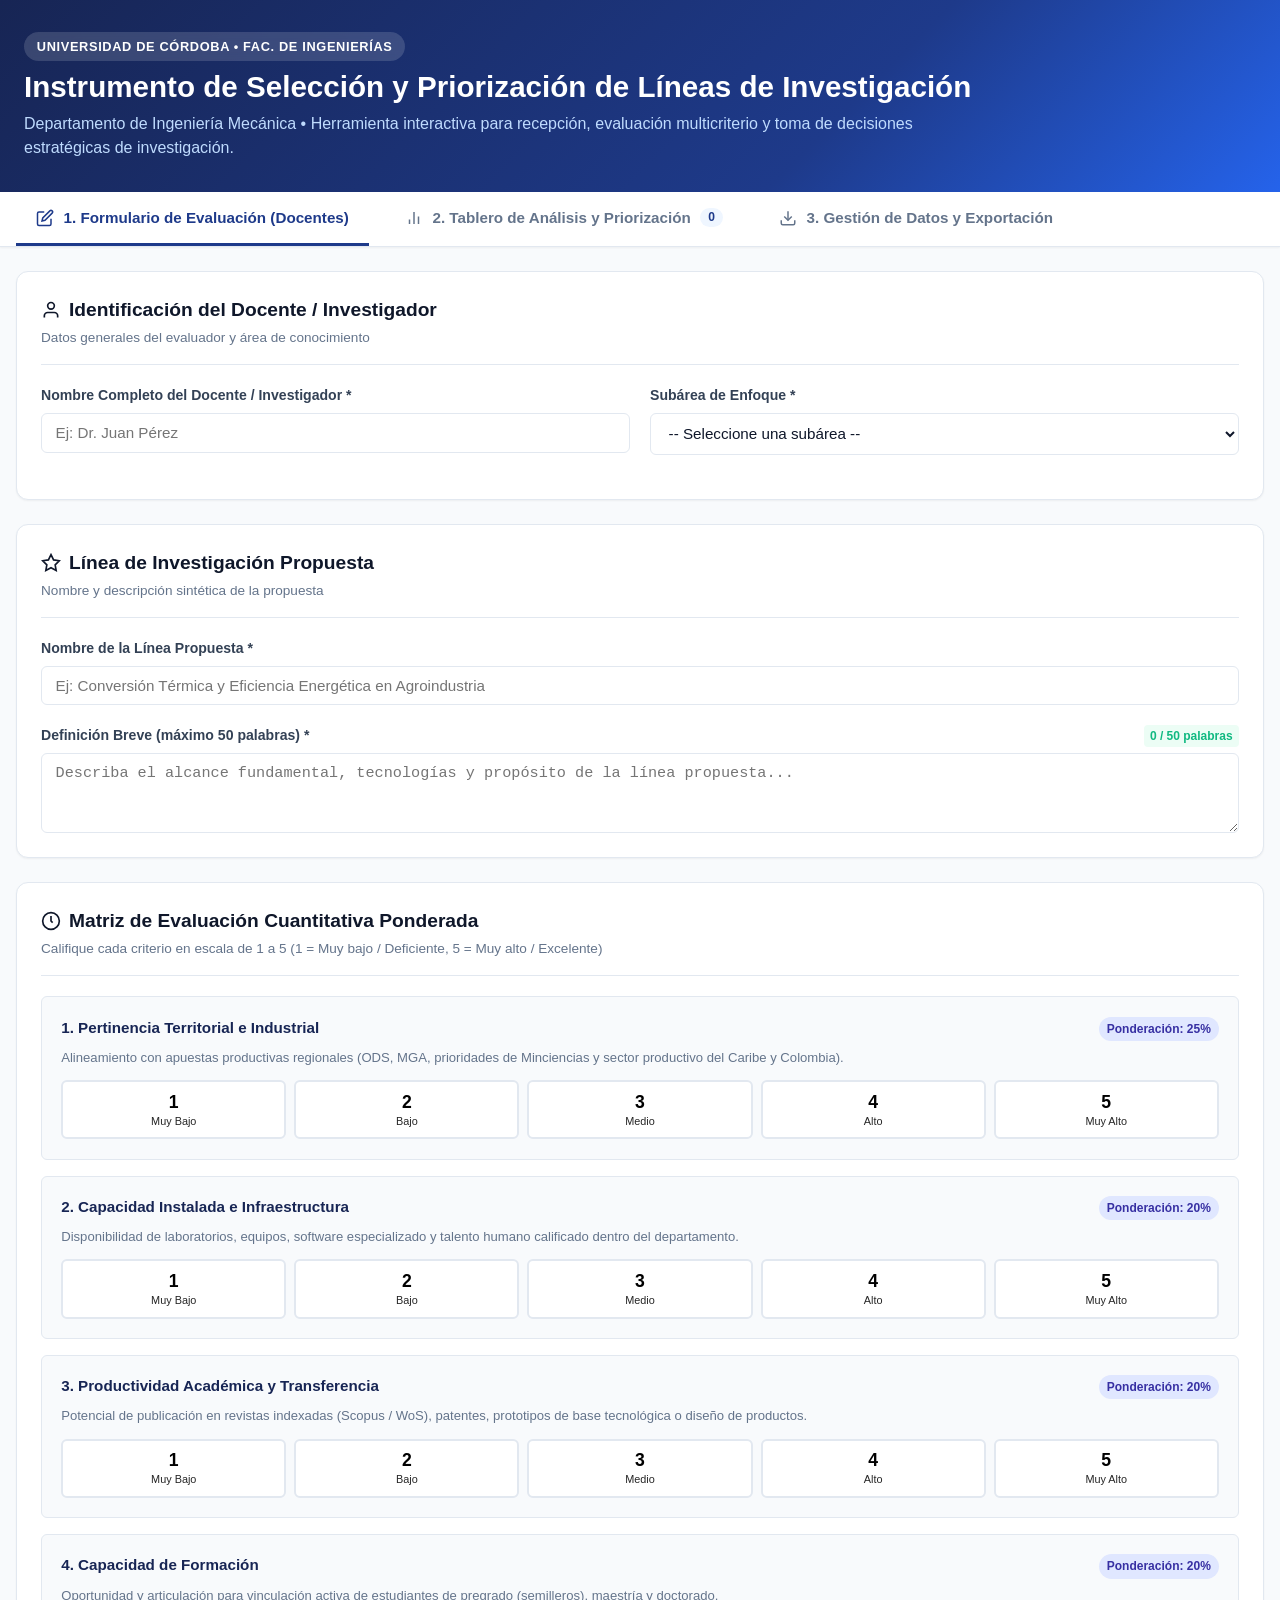
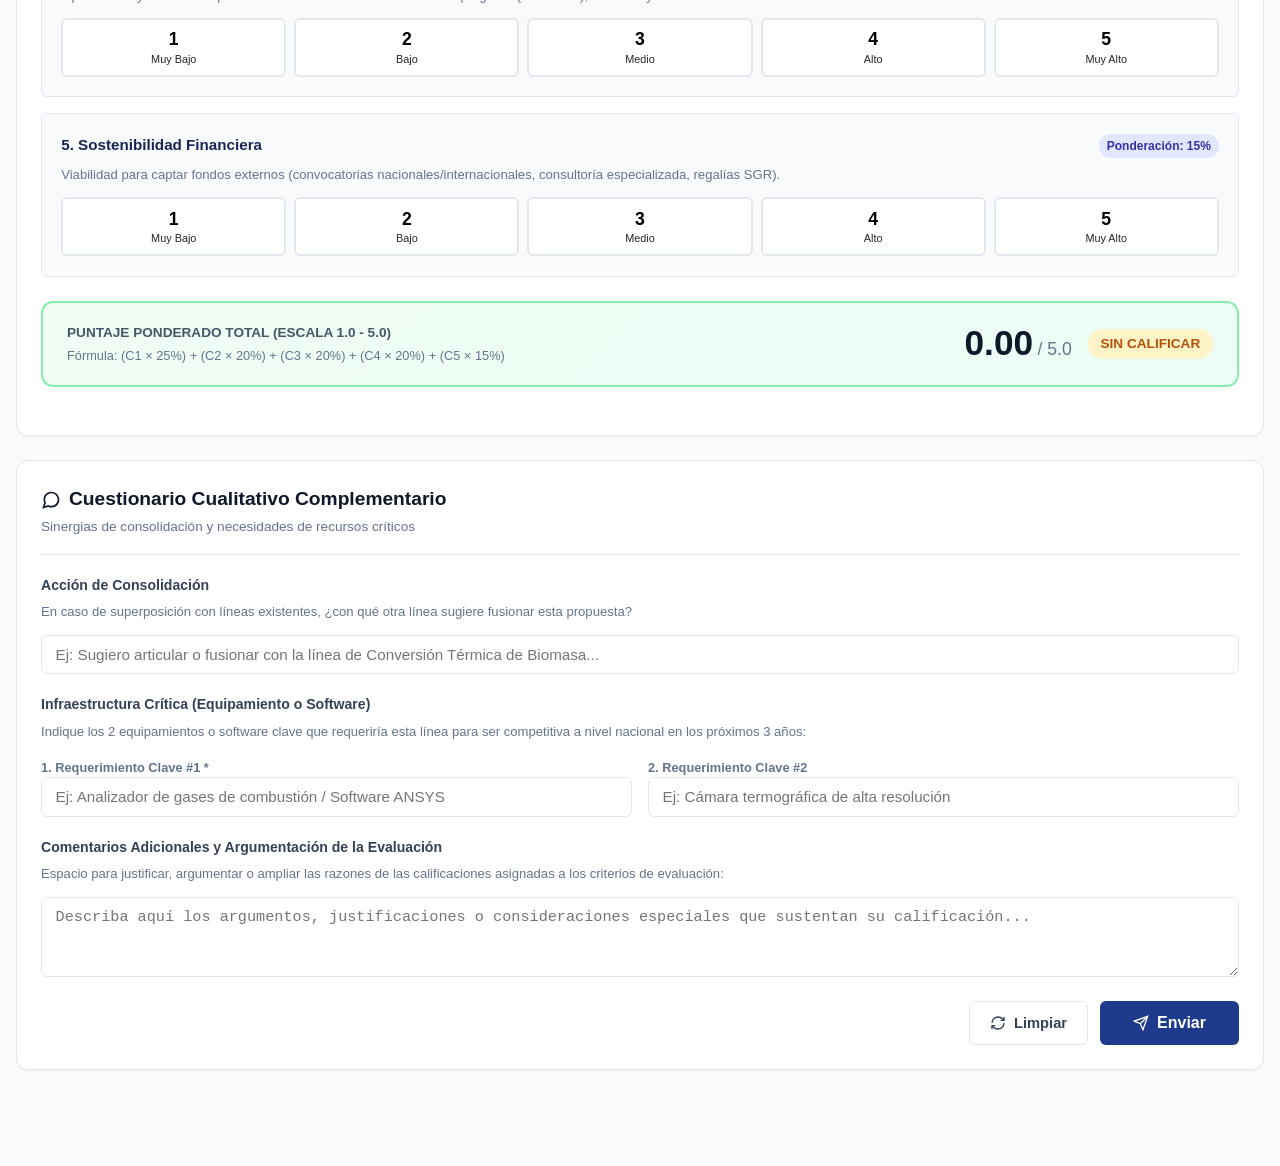
==== index.html @ 297fca21 "Add files via upload" ====
<!DOCTYPE html>
<html lang="es">
<head>
  <meta charset="UTF-8">
  <meta name="viewport" content="width=device-width, initial-scale=1.0">
  <title>Selección y Priorización de Líneas de Investigación - Ing. Mecánica</title>
  <link rel="stylesheet" href="styles.css">
  <!-- Chart.js y SheetJS para análisis y exportación -->
  <script src="lib/chart.umd.js"></script>
  <script>
    if (!window.Chart) {
      document.write('<script src="https://cdn.jsdelivr.net/npm/chart.js@4.4.1/dist/chart.umd.min.js"><\/script>');
    }
  </script>
  <script src="lib/xlsx.full.min.js"></script>
  <script>
    if (!window.XLSX) {
      document.write('<script src="https://cdn.jsdelivr.net/npm/xlsx@0.18.5/dist/xlsx.full.min.js"><\/script>');
    }
  </script>
</head>
<body>

  <!-- Banner Institucional -->
  <header class="header-banner">
    <div class="header-container">
      <div class="header-badge">Universidad de Córdoba &bull; Fac. de Ingenierías</div>
      <h1 class="header-title">Instrumento de Selección y Priorización de Líneas de Investigación</h1>
      <p class="header-subtitle">
        Departamento de Ingeniería Mecánica &bull; Herramienta interactiva para recepción, evaluación multicriterio y toma de decisiones estratégicas de investigación.
      </p>
    </div>
  </header>

  <!-- Pestañas de Navegación -->
  <nav class="nav-tabs-wrapper">
    <div class="nav-tabs-container">
      <button class="tab-btn active" onclick="switchTab('formulario')">
        <svg width="18" height="18" viewBox="0 0 24 24" fill="none" stroke="currentColor" stroke-width="2"><path d="M11 4H4a2 2 0 0 0-2 2v14a2 2 0 0 0 2 2h14a2 2 0 0 0 2-2v-7"></path><path d="M18.5 2.5a2.121 2.121 0 0 1 3 3L12 15l-4 1 1-4 9.5-9.5z"></path></svg>
        1. Formulario de Evaluación (Docentes)
      </button>
      <button class="tab-btn" onclick="switchTab('dashboard')">
        <svg width="18" height="18" viewBox="0 0 24 24" fill="none" stroke="currentColor" stroke-width="2"><line x1="18" y1="20" x2="18" y2="10"></line><line x1="12" y1="20" x2="12" y2="4"></line><line x1="6" y1="20" x2="6" y2="14"></line></svg>
        2. Tablero de Análisis y Priorización
        <span class="badge-count" id="badge-total-respuestas">0</span>
      </button>
      <button class="tab-btn" onclick="switchTab('datos')">
        <svg width="18" height="18" viewBox="0 0 24 24" fill="none" stroke="currentColor" stroke-width="2"><path d="M21 15v4a2 2 0 0 1-2 2H5a2 2 0 0 1-2-2v-4"></path><polyline points="7 10 12 15 17 10"></polyline><line x1="12" y1="15" x2="12" y2="3"></line></svg>
        3. Gestión de Datos y Exportación
      </button>
    </div>
  </nav>

  <!-- Contenido Principal -->
  <main class="main-content">

    <!-- ========================================== -->
    <!-- TAB 1: FORMULARIO DE EVALUACIÓN (DOCENTES) -->
    <!-- ========================================== -->
    <section id="tab-formulario" class="tab-panel active">
      <form id="evaluationForm" onsubmit="handleFormSubmit(event)">
        
        <!-- Bloque 1: Datos del Docente e Identificación -->
        <div class="card">
          <div class="card-header">
            <div>
              <h2 class="card-title">
                <svg width="20" height="20" viewBox="0 0 24 24" fill="none" stroke="currentColor" stroke-width="2"><path d="M20 21v-2a4 4 0 0 0-4-4H8a4 4 0 0 0-4 4v2"></path><circle cx="12" cy="7" r="4"></circle></svg>
                Identificación del Docente / Investigador
              </h2>
              <p class="card-subtitle">Datos generales del evaluador y área de conocimiento</p>
            </div>
          </div>

          <div class="form-grid">
            <div class="form-group" style="grid-column: span 1;">
              <label class="form-label" for="docenteNombre">Nombre Completo del Docente / Investigador *</label>
              <input type="text" id="docenteNombre" class="form-input" placeholder="Ej: Dr. Juan Pérez" required>
            </div>

            <div class="form-group" style="grid-column: span 1;">
              <label class="form-label" for="subareaSelect">Subárea de Enfoque *</label>
              <select id="subareaSelect" class="form-select" onchange="toggleSubareaOtro()" required>
                <option value="">-- Seleccione una subárea --</option>
                <option value="Materiales y Manufactura">Materiales y Manufactura</option>
                <option value="Termofluidos y Energía">Termofluidos y Energía</option>
                <option value="Diseño y Mecatrónica">Diseño y Mecatrónica</option>
                <option value="Otra">Otra (especificar)</option>
              </select>
            </div>

            <div class="form-group" id="subareaOtroGroup" style="display: none; grid-column: span 2;">
              <label class="form-label" for="subareaOtro">Especifique la Subárea de Enfoque</label>
              <input type="text" id="subareaOtro" class="form-input" placeholder="Indique la otra área de enfoque">
            </div>
          </div>
        </div>

        <!-- Bloque 2: Propuesta de Línea -->
        <div class="card">
          <div class="card-header">
            <div>
              <h2 class="card-title">
                <svg width="20" height="20" viewBox="0 0 24 24" fill="none" stroke="currentColor" stroke-width="2"><polygon points="12 2 15.09 8.26 22 9.27 17 14.14 18.18 21.02 12 17.77 5.82 21.02 7 14.14 2 9.27 8.91 8.26 12 2"></polygon></svg>
                Línea de Investigación Propuesta
              </h2>
              <p class="card-subtitle">Nombre y descripción sintética de la propuesta</p>
            </div>
          </div>

          <div class="form-group" style="margin-bottom: 1.25rem;">
            <label class="form-label" for="nombreLinea">Nombre de la Línea Propuesta *</label>
            <input type="text" id="nombreLinea" class="form-input" placeholder="Ej: Conversión Térmica y Eficiencia Energética en Agroindustria" required>
          </div>

          <div class="form-group">
            <div class="form-label">
              <span>Definición Breve (máximo 50 palabras) *</span>
              <span id="wordCounter" class="word-count-badge word-count-ok">0 / 50 palabras</span>
            </div>
            <textarea id="definicionLinea" class="form-textarea" placeholder="Describa el alcance fundamental, tecnologías y propósito de la línea propuesta..." oninput="updateWordCount()" required></textarea>
            <span id="wordCountAlert" style="font-size: 0.8rem; color: var(--danger); display: none; margin-top: 0.2rem;">
              ⚠️ Ha superado el límite recomendado de 50 palabras.
            </span>
          </div>
        </div>

        <!-- Bloque 3: Criterios de Evaluación Cuantitativa (Ponderaciones) -->
        <div class="card">
          <div class="card-header">
            <div>
              <h2 class="card-title">
                <svg width="20" height="20" viewBox="0 0 24 24" fill="none" stroke="currentColor" stroke-width="2"><circle cx="12" cy="12" r="10"></circle><polyline points="12 6 12 12 14 14"></polyline></svg>
                Matriz de Evaluación Cuantitativa Ponderada
              </h2>
              <p class="card-subtitle">Califique cada criterio en escala de 1 a 5 (1 = Muy bajo / Deficiente, 5 = Muy alto / Excelente)</p>
            </div>
          </div>

          <!-- Criterio 1: Pertinencia -->
          <div class="criterion-card" id="card-criterio-1">
            <div class="criterion-header">
              <span class="criterion-title">1. Pertinencia Territorial e Industrial</span>
              <span class="weight-badge">Ponderación: 25%</span>
            </div>
            <p class="criterion-desc">
              Alineamiento con apuestas productivas regionales (ODS, MGA, prioridades de Minciencias y sector productivo del Caribe y Colombia).
            </p>
            <div class="rating-scale-group" data-criterion="pertinencia">
              <button type="button" class="rating-btn" onclick="setRating('pertinencia', 1)"><span class="rating-num">1</span><span class="rating-label">Muy Bajo</span></button>
              <button type="button" class="rating-btn" onclick="setRating('pertinencia', 2)"><span class="rating-num">2</span><span class="rating-label">Bajo</span></button>
              <button type="button" class="rating-btn" onclick="setRating('pertinencia', 3)"><span class="rating-num">3</span><span class="rating-label">Medio</span></button>
              <button type="button" class="rating-btn" onclick="setRating('pertinencia', 4)"><span class="rating-num">4</span><span class="rating-label">Alto</span></button>
              <button type="button" class="rating-btn" onclick="setRating('pertinencia', 5)"><span class="rating-num">5</span><span class="rating-label">Muy Alto</span></button>
            </div>
          </div>

          <!-- Criterio 2: Capacidad Instalada -->
          <div class="criterion-card" id="card-criterio-2">
            <div class="criterion-header">
              <span class="criterion-title">2. Capacidad Instalada e Infraestructura</span>
              <span class="weight-badge">Ponderación: 20%</span>
            </div>
            <p class="criterion-desc">
              Disponibilidad de laboratorios, equipos, software especializado y talento humano calificado dentro del departamento.
            </p>
            <div class="rating-scale-group" data-criterion="infraestructura">
              <button type="button" class="rating-btn" onclick="setRating('infraestructura', 1)"><span class="rating-num">1</span><span class="rating-label">Muy Bajo</span></button>
              <button type="button" class="rating-btn" onclick="setRating('infraestructura', 2)"><span class="rating-num">2</span><span class="rating-label">Bajo</span></button>
              <button type="button" class="rating-btn" onclick="setRating('infraestructura', 3)"><span class="rating-num">3</span><span class="rating-label">Medio</span></button>
              <button type="button" class="rating-btn" onclick="setRating('infraestructura', 4)"><span class="rating-num">4</span><span class="rating-label">Alto</span></button>
              <button type="button" class="rating-btn" onclick="setRating('infraestructura', 5)"><span class="rating-num">5</span><span class="rating-label">Muy Alto</span></button>
            </div>
          </div>

          <!-- Criterio 3: Productividad -->
          <div class="criterion-card" id="card-criterio-3">
            <div class="criterion-header">
              <span class="criterion-title">3. Productividad Académica y Transferencia</span>
              <span class="weight-badge">Ponderación: 20%</span>
            </div>
            <p class="criterion-desc">
              Potencial de publicación en revistas indexadas (Scopus / WoS), patentes, prototipos de base tecnológica o diseño de productos.
            </p>
            <div class="rating-scale-group" data-criterion="productividad">
              <button type="button" class="rating-btn" onclick="setRating('productividad', 1)"><span class="rating-num">1</span><span class="rating-label">Muy Bajo</span></button>
              <button type="button" class="rating-btn" onclick="setRating('productividad', 2)"><span class="rating-num">2</span><span class="rating-label">Bajo</span></button>
              <button type="button" class="rating-btn" onclick="setRating('productividad', 3)"><span class="rating-num">3</span><span class="rating-label">Medio</span></button>
              <button type="button" class="rating-btn" onclick="setRating('productividad', 4)"><span class="rating-num">4</span><span class="rating-label">Alto</span></button>
              <button type="button" class="rating-btn" onclick="setRating('productividad', 5)"><span class="rating-num">5</span><span class="rating-label">Muy Alto</span></button>
            </div>
          </div>

          <!-- Criterio 4: Capacidad de Formación -->
          <div class="criterion-card" id="card-criterio-4">
            <div class="criterion-header">
              <span class="criterion-title">4. Capacidad de Formación</span>
              <span class="weight-badge">Ponderación: 20%</span>
            </div>
            <p class="criterion-desc">
              Oportunidad y articulación para vinculación activa de estudiantes de pregrado (semilleros), maestría y doctorado.
            </p>
            <div class="rating-scale-group" data-criterion="formacion">
              <button type="button" class="rating-btn" onclick="setRating('formacion', 1)"><span class="rating-num">1</span><span class="rating-label">Muy Bajo</span></button>
              <button type="button" class="rating-btn" onclick="setRating('formacion', 2)"><span class="rating-num">2</span><span class="rating-label">Bajo</span></button>
              <button type="button" class="rating-btn" onclick="setRating('formacion', 3)"><span class="rating-num">3</span><span class="rating-label">Medio</span></button>
              <button type="button" class="rating-btn" onclick="setRating('formacion', 4)"><span class="rating-num">4</span><span class="rating-label">Alto</span></button>
              <button type="button" class="rating-btn" onclick="setRating('formacion', 5)"><span class="rating-num">5</span><span class="rating-label">Muy Alto</span></button>
            </div>
          </div>

          <!-- Criterio 5: Sostenibilidad Financiera -->
          <div class="criterion-card" id="card-criterio-5">
            <div class="criterion-header">
              <span class="criterion-title">5. Sostenibilidad Financiera</span>
              <span class="weight-badge">Ponderación: 15%</span>
            </div>
            <p class="criterion-desc">
              Viabilidad para captar fondos externos (convocatorias nacionales/internacionales, consultoría especializada, regalías SGR).
            </p>
            <div class="rating-scale-group" data-criterion="sostenibilidad">
              <button type="button" class="rating-btn" onclick="setRating('sostenibilidad', 1)"><span class="rating-num">1</span><span class="rating-label">Muy Bajo</span></button>
              <button type="button" class="rating-btn" onclick="setRating('sostenibilidad', 2)"><span class="rating-num">2</span><span class="rating-label">Bajo</span></button>
              <button type="button" class="rating-btn" onclick="setRating('sostenibilidad', 3)"><span class="rating-num">3</span><span class="rating-label">Medio</span></button>
              <button type="button" class="rating-btn" onclick="setRating('sostenibilidad', 4)"><span class="rating-num">4</span><span class="rating-label">Alto</span></button>
              <button type="button" class="rating-btn" onclick="setRating('sostenibilidad', 5)"><span class="rating-num">5</span><span class="rating-label">Muy Alto</span></button>
            </div>
          </div>

          <!-- Resumen de Puntaje en Vivo -->
          <div class="score-summary-box" id="scoreSummaryBox">
            <div>
              <div style="font-size: 0.85rem; font-weight: 700; color: #475569; text-transform: uppercase;">Puntaje Ponderado Total (Escala 1.0 - 5.0)</div>
              <div style="font-size: 0.8rem; color: #64748b; margin-top: 0.2rem;" id="scoreFormulaDesc">
                Fórmula: (C1 × 25%) + (C2 × 20%) + (C3 × 20%) + (C4 × 20%) + (C5 × 15%)
              </div>
            </div>
            <div style="text-align: right; display: flex; align-items: center; gap: 1rem;">
              <div>
                <span class="score-value-big" id="calculatedTotalScore">0.00</span>
                <span style="font-size: 1.1rem; color: #64748b;"> / 5.0</span>
              </div>
              <div class="priority-badge-big priority-media" id="calculatedPriorityBadge">Sin calificar</div>
            </div>
          </div>
        </div>

        <!-- Bloque 4: Cuestionario Cualitativo Complementario -->
        <div class="card">
          <div class="card-header">
            <div>
              <h2 class="card-title">
                <svg width="20" height="20" viewBox="0 0 24 24" fill="none" stroke="currentColor" stroke-width="2"><path d="M21 11.5a8.38 8.38 0 0 1-.9 3.8 8.5 8.5 0 0 1-7.6 4.7 8.38 8.38 0 0 1-3.8-.9L3 21l1.9-5.7a8.38 8.38 0 0 1-.9-3.8 8.5 8.5 0 0 1 4.7-7.6 8.38 8.38 0 0 1 3.8-.9h.5a8.48 8.48 0 0 1 8 8v.5z"></path></svg>
                Cuestionario Cualitativo Complementario
              </h2>
              <p class="card-subtitle">Sinergias de consolidación y necesidades de recursos críticos</p>
            </div>
          </div>

          <div class="form-group" style="margin-bottom: 1.25rem;">
            <label class="form-label" for="accionConsolidacion">
              Acción de Consolidación
            </label>
            <p style="font-size: 0.82rem; color: var(--text-muted); margin-bottom: 0.4rem;">
              En caso de superposición con líneas existentes, ¿con qué otra línea sugiere fusionar esta propuesta?
            </p>
            <input type="text" id="accionConsolidacion" class="form-input" placeholder="Ej: Sugiero articular o fusionar con la línea de Conversión Térmica de Biomasa...">
          </div>

          <div class="form-group">
            <label class="form-label">
              Infraestructura Crítica (Equipamiento o Software)
            </label>
            <p style="font-size: 0.82rem; color: var(--text-muted); margin-bottom: 0.6rem;">
              Indique los 2 equipamientos o software clave que requeriría esta línea para ser competitiva a nivel nacional en los próximos 3 años:
            </p>
            <div style="display: grid; grid-template-columns: 1fr 1fr; gap: 1rem;">
              <div>
                <label class="form-label" style="font-size: 0.8rem; color: #64748b;" for="infraItem1">1. Requerimiento Clave #1 *</label>
                <input type="text" id="infraItem1" class="form-input" placeholder="Ej: Analizador de gases de combustión / Software ANSYS" required>
              </div>
              <div>
                <label class="form-label" style="font-size: 0.8rem; color: #64748b;" for="infraItem2">2. Requerimiento Clave #2</label>
                <input type="text" id="infraItem2" class="form-input" placeholder="Ej: Cámara termográfica de alta resolución">
              </div>
            </div>
          </div>

          <div class="form-group" style="margin-top: 1.25rem;">
            <label class="form-label" for="comentariosAdicionales">
              Comentarios Adicionales y Argumentación de la Evaluación
            </label>
            <p style="font-size: 0.82rem; color: var(--text-muted); margin-bottom: 0.4rem;">
              Espacio para justificar, argumentar o ampliar las razones de las calificaciones asignadas a los criterios de evaluación:
            </p>
            <textarea id="comentariosAdicionales" class="form-textarea" placeholder="Describa aquí los argumentos, justificaciones o consideraciones especiales que sustentan su calificación..."></textarea>
          </div>

          <!-- Acciones del Formulario -->
          <div class="form-actions">
            <button type="button" class="btn btn-outline" onclick="resetEvaluationForm()">
              <svg width="16" height="16" viewBox="0 0 24 24" fill="none" stroke="currentColor" stroke-width="2"><path d="M3 12a9 9 0 0 1 9-9 9.75 9.75 0 0 1 6.74 2.74L21 8"></path><path d="M21 3v5h-5"></path><path d="M21 12a9 9 0 0 1-9 9 9.75 9.75 0 0 1-6.74-2.74L3 16"></path><path d="M3 21v-5h5"></path></svg>
              Limpiar
            </button>
            <button type="submit" class="btn btn-primary" id="btnEnviarPrincipal" style="padding: 0.75rem 2rem; font-size: 1rem; background: #1e3a8a; color: white;">
              <svg width="16" height="16" viewBox="0 0 24 24" fill="none" stroke="currentColor" stroke-width="2"><line x1="22" y1="2" x2="11" y2="13"></line><polygon points="22 2 15 22 11 13 2 9 22 2"></polygon></svg>
              Enviar
            </button>
          </div>
        </div>

      </form>
    </section>

    <!-- ========================================== -->
    <!-- TAB 2: TABLERO DE ANÁLISIS Y PRIORIZACIÓN   -->
    <!-- ========================================== -->
    <section id="tab-dashboard" class="tab-panel">

      <!-- Barra Superior de Acciones de Análisis -->
      <div style="display: flex; justify-content: space-between; align-items: center; margin-bottom: 1rem; flex-wrap: wrap; gap: 0.75rem;">
        <div>
          <h2 style="font-size: 1.4rem; font-weight: 800; color: var(--primary-dark);">Tablero de Priorización Departamental</h2>
          <p style="font-size: 0.85rem; color: var(--text-muted);">Consolidación multicriterio de las propuestas registradas por el cuerpo docente</p>
        </div>
        <div style="display: flex; gap: 0.5rem; flex-wrap: wrap;" class="no-print">
          <button class="btn btn-primary" onclick="exportExcelFull()">
            <svg width="16" height="16" viewBox="0 0 24 24" fill="none" stroke="currentColor" stroke-width="2"><path d="M21 15v4a2 2 0 0 1-2 2H5a2 2 0 0 1-2-2v-4"></path><polyline points="7 10 12 15 17 10"></polyline><line x1="12" y1="15" x2="12" y2="3"></line></svg>
            Exportar a Excel (.xlsx)
          </button>
          <button class="btn btn-outline" onclick="window.print()">
            <svg width="16" height="16" viewBox="0 0 24 24" fill="none" stroke="currentColor" stroke-width="2"><polyline points="6 9 6 2 18 2 18 9"></polyline><path d="M6 18H4a2 2 0 0 1-2-2v-5a2 2 0 0 1 2-2h16a2 2 0 0 1 2 2v5a2 2 0 0 1-2 2h-2"></path><rect x="6" y="14" width="12" height="8"></rect></svg>
            Imprimir Informe / PDF
          </button>
          <button class="btn btn-outline" onclick="loadResponsesFromStorage()">
            <svg width="16" height="16" viewBox="0 0 24 24" fill="none" stroke="currentColor" stroke-width="2"><polyline points="23 4 23 10 17 10"></polyline><polyline points="1 20 1 14 7 14"></polyline><path d="M3.51 9a9 9 0 0 1 14.85-3.36L23 10M1 14l4.64 4.36A9 9 0 0 0 20.49 15"></path></svg>
            Actualizar
          </button>
        </div>
      </div>

      <!-- Tarjetas de Métricas Clave (KPIs) -->
      <div class="kpi-grid">
        <div class="kpi-card">
          <div class="kpi-icon" style="background: #e0f2fe; color: #0369a1;">📋</div>
          <div>
            <div class="kpi-val" id="kpiTotalLineas">0</div>
            <div class="kpi-label">Líneas Evaluadas</div>
          </div>
        </div>

        <div class="kpi-card">
          <div class="kpi-icon" style="background: #dcfce7; color: #15803d;">👨‍🏫</div>
          <div>
            <div class="kpi-val" id="kpiTotalDocentes">0</div>
            <div class="kpi-label">Docentes Participantes</div>
          </div>
        </div>

        <div class="kpi-card">
          <div class="kpi-icon" style="background: #fef3c7; color: #b45309;">⭐</div>
          <div>
            <div class="kpi-val" id="kpiPromedioPuntaje">0.00</div>
            <div class="kpi-label">Puntaje Ponderado Promedio</div>
          </div>
        </div>

        <div class="kpi-card">
          <div class="kpi-icon" style="background: #f3e8ff; color: #7e22ce;">🏆</div>
          <div>
            <div class="kpi-val" id="kpiMejorPuntaje" style="font-size: 1.3rem; white-space: nowrap; overflow: hidden; text-overflow: ellipsis; max-width: 180px;">-</div>
            <div class="kpi-label">Línea Mayor Prioridad</div>
          </div>
        </div>
      </div>

      <!-- Barra de Filtros -->
      <div class="filter-bar no-print">
        <div class="filter-item">
          <span>🔍 Buscar:</span>
          <input type="text" id="filterSearch" class="form-input" style="width: 220px; padding: 0.4rem 0.6rem;" placeholder="Línea, docente o palabra..." oninput="renderTableAndCharts()">
        </div>

        <div class="filter-item">
          <span>Subárea:</span>
          <select id="filterSubarea" class="form-select" style="width: 200px; padding: 0.4rem 0.6rem;" onchange="renderTableAndCharts()">
            <option value="ALL">Todas las subáreas</option>
            <option value="Materiales y Manufactura">Materiales y Manufactura</option>
            <option value="Termofluidos y Energía">Termofluidos y Energía</option>
            <option value="Diseño y Mecatrónica">Diseño y Mecatrónica</option>
            <option value="Otra">Otras subáreas</option>
          </select>
        </div>

        <div class="filter-item">
          <span>Prioridad:</span>
          <select id="filterPrioridad" class="form-select" style="width: 160px; padding: 0.4rem 0.6rem;" onchange="renderTableAndCharts()">
            <option value="ALL">Todas las prioridades</option>
            <option value="Alta">Alta (≥ 4.0)</option>
            <option value="Media">Media (3.0 - 3.9)</option>
            <option value="Baja">Baja (< 3.0)</option>
          </select>
        </div>

        <div class="filter-item" style="margin-left: auto;">
          <button class="btn btn-outline btn-sm" onclick="clearFilters()">Restablecer filtros</button>
        </div>
      </div>

      <!-- Tabla de Ranking y Priorización -->
      <div class="card">
        <div class="card-header">
          <div>
            <h3 class="card-title">Matriz de Priorización de Líneas de Investigación</h3>
            <p class="card-subtitle">Ordenado jerárquicamente por Puntaje Ponderado Total (Haga clic en encabezados para ordenar)</p>
          </div>
          <span style="font-size: 0.82rem; color: #64748b;" id="tableCountBadge">Mostrando 0 propuestas</span>
        </div>

        <div class="table-responsive">
          <table class="data-table" id="tablePriorizacion">
            <thead>
              <tr>
                <th style="width: 50px; text-align: center;">#</th>
                <th>Línea de Investigación Propuesta</th>
                <th>Docente / Proponente</th>
                <th>Subárea</th>
                <th style="text-align: center;" title="Pertinencia Territorial e Industrial (25%)">Pert. (25%)</th>
                <th style="text-align: center;" title="Capacidad Instalada e Infraestructura (20%)">Infra. (20%)</th>
                <th style="text-align: center;" title="Productividad Académica y Transferencia (20%)">Prod. (20%)</th>
                <th style="text-align: center;" title="Capacidad de Formación (20%)">Form. (20%)</th>
                <th style="text-align: center;" title="Sostenibilidad Financiera (15%)">Sost. (15%)</th>
                <th style="text-align: center; background: #e2e8f0;">TOTAL</th>
                <th style="text-align: center;">Prioridad</th>
                <th style="text-align: center;" class="no-print">Acción</th>
              </tr>
            </thead>
            <tbody id="tbodyPriorizacion">
              <!-- Renderizado dinámico vía JavaScript -->
            </tbody>
          </table>
        </div>
      </div>

      <!-- Visualizaciones Gráficas -->
      <div class="charts-grid">
        <!-- Gráfico Radar Multicriterio -->
        <div class="card">
          <div class="card-header">
            <div>
              <h3 class="card-title">Perfil Multicriterio Comparativo (Radar)</h3>
              <p class="card-subtitle">Comparación de desempeño de las 3 líneas con mayor puntaje</p>
            </div>
          </div>
          <div class="chart-wrapper">
            <canvas id="radarChart"></canvas>
          </div>
        </div>

        <!-- Gráfico de Barras por Subárea -->
        <div class="card">
          <div class="card-header">
            <div>
              <h3 class="card-title">Puntaje Ponderado Promedio por Subárea</h3>
              <p class="card-subtitle">Evaluación agregada por área temática del departamento</p>
            </div>
          </div>
          <div class="chart-wrapper">
            <canvas id="barSubareaChart"></canvas>
          </div>
        </div>
      </div>

      <!-- Módulo de Análisis Cualitativo -->
      <div class="card">
        <div class="card-header">
          <div>
            <h3 class="card-title">Análisis Cualitativo Consolidado</h3>
            <p class="card-subtitle">Consolidaciones sugeridas y matriz de infraestructura/software demandado</p>
          </div>
        </div>

        <div class="qualitative-grid">
          <!-- Columna 1: Fusiones y Sinergias -->
          <div>
            <h4 style="font-size: 0.95rem; font-weight: 700; color: #1e3a8a; margin-bottom: 0.6rem; display: flex; align-items: center; gap: 0.4rem;">
              🔄 Acciones de Consolidación y Fusiones Sugeridas
            </h4>
            <div class="item-list-container" id="listConsolidaciones">
              <!-- Renderizado dinámico -->
            </div>
          </div>

          <!-- Columna 2: Infraestructura y Software Crítico -->
          <div>
            <h4 style="font-size: 0.95rem; font-weight: 700; color: #0d9488; margin-bottom: 0.6rem; display: flex; align-items: center; gap: 0.4rem;">
              🛠️ Requerimientos de Equipamiento y Software (3 Años)
            </h4>
            <div class="item-list-container" id="listInfraestructura">
              <!-- Renderizado dinámico -->
            </div>
          </div>
        </div>
      </div>

    </section>

    <!-- ========================================== -->
    <!-- TAB 3: GESTIÓN DE DATOS Y EXPORTACIÓN      -->
    <!-- ========================================== -->
    <section id="tab-datos" class="tab-panel">
      <div class="card">
        <div class="card-header">
          <div>
            <h2 class="card-title">Administración y Respaldo de Respuestas</h2>
            <p class="card-subtitle">Importe respuestas de otros docentes, descargue respaldos o restaure los datos de prueba</p>
          </div>
        </div>

        <div style="display: grid; grid-template-columns: repeat(auto-fit, minmax(300px, 1fr)); gap: 1.5rem; margin-top: 1rem;">
          
          <!-- Bloque Sincronización con Google Sheets -->
          <div style="border: 1px solid #86efac; background: #f0fdf4; border-radius: var(--radius-sm); padding: 1.5rem;">
            <div style="display: flex; align-items: center; gap: 0.5rem; margin-bottom: 0.5rem;">
              <span style="font-size: 1.4rem;">☁️</span>
              <h4 style="font-size: 1rem; font-weight: 700; color: #166534;">Sincronización en Vivo (Google Sheets)</h4>
            </div>
            <p style="font-size: 0.82rem; color: #15803d; margin-bottom: 0.75rem;">
              Conecte su hoja de cálculo en la nube para descargar automáticamente en 1 clic las respuestas que los docentes envíen desde el enlace web.
            </p>
            <div style="display: flex; flex-direction: column; gap: 0.5rem;">
              <input type="text" id="cloudSyncUrl" class="form-input" value="https://script.google.com/macros/s/AKfycbwKb0LEM8T0sVUY5fCca1uXb2kDgTRaMkA7b_ChK_lKQnXCyALZRMTclYAMmX1IqUrETg/exec" placeholder="Pegue la URL de su Google Apps Script (/exec)" style="font-size: 0.85rem;">
              <button class="btn btn-success" onclick="syncWithGoogleSheets()">
                🔄 Sincronizar Respuestas de la Nube
              </button>
            </div>
          </div>

          <!-- Bloque Importar Respuestas -->
          <div style="border: 2px dashed var(--border); border-radius: var(--radius-sm); padding: 1.5rem; text-align: center;">
            <svg width="40" height="40" viewBox="0 0 24 24" fill="none" stroke="currentColor" stroke-width="2" style="color: var(--primary); margin-bottom: 0.75rem;"><path d="M21 15v4a2 2 0 0 1-2 2H5a2 2 0 0 1-2-2v-4"></path><polyline points="17 8 12 3 7 8"></polyline><line x1="12" y1="3" x2="12" y2="15"></line></svg>
            <h4 style="font-size: 1rem; font-weight: 700; margin-bottom: 0.3rem;">Cargar Archivo de Respuestas (.JSON)</h4>
            <p style="font-size: 0.8rem; color: var(--text-muted); margin-bottom: 1rem;">
              Seleccione un archivo JSON de un docente o una consolidación externa para anexarla a la base de datos local.
            </p>
            <input type="file" id="jsonFileInput" accept=".json" style="display: none;" onchange="handleImportJsonFile(event)">
            <button class="btn btn-outline" onclick="document.getElementById('jsonFileInput').click()">
              Seleccionar Archivo JSON
            </button>
          </div>

          <!-- Bloque Descargas / Exportaciones -->
          <div style="border: 1px solid var(--border); border-radius: var(--radius-sm); padding: 1.5rem;">
            <h4 style="font-size: 1rem; font-weight: 700; margin-bottom: 0.5rem; color: var(--text-main);">Descargar Base de Datos</h4>
            <p style="font-size: 0.82rem; color: var(--text-muted); margin-bottom: 1rem;">
              Exporte toda la información consolidada en los formatos estándar para análisis en Excel o respaldo digital.
            </p>
            <div style="display: flex; flex-direction: column; gap: 0.6rem;">
              <button class="btn btn-success" onclick="exportExcelFull()">
                <svg width="16" height="16" viewBox="0 0 24 24" fill="none" stroke="currentColor" stroke-width="2"><path d="M14 2H6a2 2 0 0 0-2 2v16a2 2 0 0 0 2 2h12a2 2 0 0 0 2-2V8z"></path><polyline points="14 2 14 8 20 8"></polyline><line x1="16" y1="13" x2="8" y2="13"></line><line x1="16" y1="17" x2="8" y2="17"></line><polyline points="10 9 9 9 8 9"></polyline></svg>
                Descargar Archivo Excel Consolidado (.xlsx)
              </button>
              <button class="btn btn-outline" onclick="exportAllJsonBackup()">
                <svg width="16" height="16" viewBox="0 0 24 24" fill="none" stroke="currentColor" stroke-width="2"><path d="M21 15v4a2 2 0 0 1-2 2H5a2 2 0 0 1-2-2v-4"></path><polyline points="7 10 12 15 17 10"></polyline><line x1="12" y1="15" x2="12" y2="3"></line></svg>
                Descargar Base Completa en Formato JSON
              </button>
            </div>
          </div>

          <!-- Bloque Mantenimiento -->
          <div style="border: 1px solid var(--border); border-radius: var(--radius-sm); padding: 1.5rem; background: #fffaf0;">
            <h4 style="font-size: 1rem; font-weight: 700; margin-bottom: 0.5rem; color: #9a3412;">Mantenimiento de la Base</h4>
            <p style="font-size: 0.82rem; color: var(--text-muted); margin-bottom: 1rem;">
              Restaure los ejemplos representativos de Ingeniería Mecánica o vacíe todos los registros para iniciar un proceso formal en limpio.
            </p>
            <div style="display: flex; flex-direction: column; gap: 0.6rem;">
              <button class="btn btn-outline" onclick="restoreSampleData()">
                🔄 Restaurar Datos de Ejemplo de Ingeniería Mecánica
              </button>
              <button class="btn btn-danger" onclick="clearAllData()">
                🗑️ Vaciar Todas las Respuestas (Iniciar en Blanco)
              </button>
            </div>
          </div>

        </div>
      </div>
    </section>

  </main>

  <!-- Modal para ver detalle completo de una propuesta -->
  <div id="detailModal" style="display: none; position: fixed; inset: 0; background: rgba(0,0,0,0.5); z-index: 100; align-items: center; justify-content: center; padding: 1rem;">
    <div style="background: white; border-radius: var(--radius); max-width: 700px; width: 100%; max-height: 90vh; overflow-y: auto; padding: 1.5rem; box-shadow: var(--shadow-lg);">
      <div style="display: flex; justify-content: space-between; align-items: flex-start; border-bottom: 1px solid var(--border); padding-bottom: 0.75rem; margin-bottom: 1rem;">
        <div>
          <h3 id="modalTituloLinea" style="font-size: 1.25rem; font-weight: 800; color: var(--primary-dark);"></h3>
          <p id="modalDocenteSubarea" style="font-size: 0.85rem; color: var(--text-muted);"></p>
        </div>
        <button class="btn btn-outline btn-sm" onclick="closeModal()">✕ Cerrar</button>
      </div>
      <div id="modalBody" style="display: flex; flex-direction: column; gap: 1rem; font-size: 0.9rem;">
        <!-- Inyectado por JS -->
      </div>
    </div>
  </div>

  <!-- Contenedor de notificaciones Toast -->
  <div id="toastContainer" class="toast-container"></div>

  <!-- Lógica de la Aplicación -->
  <script src="app.js"></script>
</body>
</html>
---- styles.css ----
:root {
  --primary: #1e3a8a;
  --primary-light: #3b82f6;
  --primary-dark: #172554;
  --primary-bg: #eff6ff;
  --accent: #0d9488;
  --accent-light: #ccfbf1;
  --success: #10b981;
  --success-bg: #ecfdf5;
  --warning: #f59e0b;
  --warning-bg: #fffbeb;
  --danger: #ef4444;
  --danger-bg: #fef2f2;
  --bg-main: #f8fafc;
  --card-bg: #ffffff;
  --text-main: #0f172a;
  --text-muted: #64748b;
  --border: #e2e8f0;
  --border-focus: #3b82f6;
  --shadow-sm: 0 1px 2px 0 rgb(0 0 0 / 0.05);
  --shadow-md: 0 4px 6px -1px rgb(0 0 0 / 0.1), 0 2px 4px -2px rgb(0 0 0 / 0.1);
  --shadow-lg: 0 10px 15px -3px rgb(0 0 0 / 0.1), 0 4px 6px -4px rgb(0 0 0 / 0.1);
  --radius: 12px;
  --radius-sm: 6px;
  --transition: all 0.2s ease-in-out;
}

* {
  box-sizing: border-box;
  margin: 0;
  padding: 0;
}

body {
  font-family: -apple-system, BlinkMacSystemFont, "Segoe UI", Roboto, "Helvetica Neue", Arial, sans-serif;
  background-color: var(--bg-main);
  color: var(--text-main);
  line-height: 1.5;
  min-height: 100vh;
}

/* Header & Banner */
.header-banner {
  background: linear-gradient(135deg, var(--primary-dark) 0%, var(--primary) 65%, #2563eb 100%);
  color: white;
  padding: 2rem 1.5rem;
  box-shadow: var(--shadow-md);
  position: relative;
}

.header-container {
  max-width: 1280px;
  margin: 0 auto;
  display: flex;
  flex-direction: column;
  gap: 0.5rem;
}

.header-badge {
  display: inline-flex;
  align-items: center;
  gap: 0.5rem;
  background: rgba(255, 255, 255, 0.15);
  padding: 0.3rem 0.8rem;
  border-radius: 9999px;
  font-size: 0.8rem;
  font-weight: 600;
  letter-spacing: 0.05em;
  text-transform: uppercase;
  width: fit-content;
  backdrop-filter: blur(4px);
}

.header-title {
  font-size: 1.85rem;
  font-weight: 800;
  line-height: 1.2;
}

.header-subtitle {
  font-size: 1rem;
  color: #bfdbfe;
  max-width: 900px;
}

/* Navigation Tabs */
.nav-tabs-wrapper {
  background: white;
  border-bottom: 1px solid var(--border);
  position: sticky;
  top: 0;
  z-index: 40;
  box-shadow: var(--shadow-sm);
}

.nav-tabs-container {
  max-width: 1280px;
  margin: 0 auto;
  display: flex;
  gap: 1rem;
  padding: 0 1rem;
  overflow-x: auto;
}

.tab-btn {
  display: inline-flex;
  align-items: center;
  gap: 0.6rem;
  padding: 1rem 1.25rem;
  background: transparent;
  border: none;
  border-bottom: 3px solid transparent;
  color: var(--text-muted);
  font-size: 0.95rem;
  font-weight: 600;
  cursor: pointer;
  transition: var(--transition);
  white-space: nowrap;
}

.tab-btn:hover {
  color: var(--primary);
  background: #f8fafc;
}

.tab-btn.active {
  color: var(--primary);
  border-bottom-color: var(--primary);
}

.badge-count {
  background: var(--primary-bg);
  color: var(--primary);
  padding: 0.15rem 0.5rem;
  border-radius: 9999px;
  font-size: 0.75rem;
  font-weight: 700;
}

/* Main Container */
.main-content {
  max-width: 1280px;
  margin: 1.5rem auto;
  padding: 0 1rem 3rem 1rem;
}

.tab-panel {
  display: none;
  animation: fadeIn 0.3s ease;
}

.tab-panel.active {
  display: block;
}

@keyframes fadeIn {
  from { opacity: 0; transform: translateY(6px); }
  to { opacity: 1; transform: translateY(0); }
}

/* Cards & Layout */
.card {
  background: var(--card-bg);
  border: 1px solid var(--border);
  border-radius: var(--radius);
  box-shadow: var(--shadow-sm);
  padding: 1.5rem;
  margin-bottom: 1.5rem;
}

.card-header {
  display: flex;
  justify-content: space-between;
  align-items: center;
  border-bottom: 1px solid var(--border);
  padding-bottom: 1rem;
  margin-bottom: 1.25rem;
}

.card-title {
  font-size: 1.2rem;
  font-weight: 700;
  color: var(--text-main);
  display: flex;
  align-items: center;
  gap: 0.5rem;
}

.card-subtitle {
  font-size: 0.85rem;
  color: var(--text-muted);
  margin-top: 0.2rem;
}

/* Form Styles */
.form-grid {
  display: grid;
  grid-template-columns: repeat(auto-fit, minmax(280px, 1fr));
  gap: 1.25rem;
  margin-bottom: 1.25rem;
}

.form-group {
  display: flex;
  flex-direction: column;
  gap: 0.4rem;
}

.form-label {
  font-size: 0.88rem;
  font-weight: 600;
  color: #334155;
  display: flex;
  justify-content: space-between;
  align-items: center;
}

.form-input, .form-select, .form-textarea {
  width: 100%;
  padding: 0.65rem 0.85rem;
  border: 1px solid var(--border);
  border-radius: var(--radius-sm);
  font-size: 0.95rem;
  background-color: #ffffff;
  color: var(--text-main);
  transition: var(--transition);
}

.form-input:focus, .form-select:focus, .form-textarea:focus {
  outline: none;
  border-color: var(--border-focus);
  box-shadow: 0 0 0 3px rgba(59, 130, 246, 0.15);
}

.form-textarea {
  resize: vertical;
  min-height: 80px;
}

.word-count-badge {
  font-size: 0.75rem;
  padding: 0.1rem 0.4rem;
  border-radius: 4px;
  font-weight: 600;
}

.word-count-ok {
  background: var(--success-bg);
  color: var(--success);
}

.word-count-limit {
  background: var(--danger-bg);
  color: var(--danger);
  font-weight: bold;
}

/* Criteria Rating Cards */
.criterion-card {
  background: #f8fafc;
  border: 1px solid var(--border);
  border-radius: var(--radius-sm);
  padding: 1.2rem;
  margin-bottom: 1rem;
  transition: var(--transition);
}

.criterion-card:hover {
  border-color: #cbd5e1;
  background: #ffffff;
}

.criterion-header {
  display: flex;
  justify-content: space-between;
  align-items: flex-start;
  margin-bottom: 0.5rem;
}

.criterion-title {
  font-size: 0.95rem;
  font-weight: 700;
  color: var(--primary-dark);
}

.criterion-desc {
  font-size: 0.82rem;
  color: var(--text-muted);
  margin-bottom: 0.8rem;
  line-height: 1.4;
}

.weight-badge {
  background: #e0e7ff;
  color: #3730a3;
  padding: 0.2rem 0.5rem;
  border-radius: 9999px;
  font-size: 0.75rem;
  font-weight: 700;
  white-space: nowrap;
}

/* Rating Scale Selector (1 to 5) */
.rating-scale-group {
  display: grid;
  grid-template-columns: repeat(5, 1fr);
  gap: 0.5rem;
}

.rating-btn {
  display: flex;
  flex-direction: column;
  align-items: center;
  justify-content: center;
  padding: 0.6rem 0.3rem;
  border: 2px solid var(--border);
  background: white;
  border-radius: var(--radius-sm);
  cursor: pointer;
  transition: var(--transition);
  text-align: center;
}

.rating-btn:hover {
  border-color: var(--primary-light);
  background: var(--primary-bg);
}

.rating-btn.active {
  border-color: var(--primary);
  background: var(--primary);
  color: white;
}

.rating-num {
  font-size: 1.1rem;
  font-weight: 800;
}

.rating-label {
  font-size: 0.68rem;
  margin-top: 0.2rem;
  line-height: 1.1;
  opacity: 0.85;
}

.rating-btn.active .rating-label {
  color: #e0e7ff;
}

/* Live Score Summary Banner */
.score-summary-box {
  background: linear-gradient(135deg, #f0fdf4 0%, #ecfdf5 100%);
  border: 2px solid #86efac;
  border-radius: var(--radius);
  padding: 1.25rem 1.5rem;
  display: flex;
  justify-content: space-between;
  align-items: center;
  margin: 1.5rem 0;
}

.score-summary-box.score-warning {
  background: linear-gradient(135deg, #fffbeb 0%, #fef3c7 100%);
  border-color: #fcd34d;
}

.score-summary-box.score-danger {
  background: linear-gradient(135deg, #fef2f2 0%, #fee2e2 100%);
  border-color: #fca5a5;
}

.score-value-big {
  font-size: 2.2rem;
  font-weight: 800;
  color: var(--text-main);
  line-height: 1;
}

.priority-badge-big {
  display: inline-block;
  padding: 0.3rem 0.8rem;
  border-radius: 9999px;
  font-size: 0.85rem;
  font-weight: 700;
  text-transform: uppercase;
}

.priority-alta {
  background: #dcfce7;
  color: #15803d;
}

.priority-media {
  background: #fef3c7;
  color: #b45309;
}

.priority-baja {
  background: #fee2e2;
  color: #b91c1c;
}

/* Buttons */
.btn {
  display: inline-flex;
  align-items: center;
  justify-content: center;
  gap: 0.5rem;
  padding: 0.65rem 1.25rem;
  border-radius: var(--radius-sm);
  font-size: 0.92rem;
  font-weight: 600;
  cursor: pointer;
  border: 1px solid transparent;
  transition: var(--transition);
  text-decoration: none;
}

.btn-primary {
  background: var(--primary);
  color: white;
}

.btn-primary:hover {
  background: var(--primary-dark);
}

.btn-success {
  background: var(--success);
  color: white;
}

.btn-success:hover {
  background: #059669;
}

.btn-outline {
  background: white;
  border-color: var(--border);
  color: #334155;
}

.btn-outline:hover {
  background: #f1f5f9;
  border-color: #cbd5e1;
}

.btn-danger {
  background: #ef4444;
  color: white;
}

.btn-danger:hover {
  background: #dc2626;
}

.btn-sm {
  padding: 0.4rem 0.75rem;
  font-size: 0.82rem;
}

.form-actions {
  display: flex;
  justify-content: flex-end;
  gap: 0.75rem;
  margin-top: 1.5rem;
  flex-wrap: wrap;
}

/* KPI Grid */
.kpi-grid {
  display: grid;
  grid-template-columns: repeat(auto-fit, minmax(220px, 1fr));
  gap: 1rem;
  margin-bottom: 1.5rem;
}

.kpi-card {
  background: white;
  border: 1px solid var(--border);
  border-radius: var(--radius);
  padding: 1.2rem;
  box-shadow: var(--shadow-sm);
  display: flex;
  align-items: center;
  gap: 1rem;
}

.kpi-icon {
  width: 48px;
  height: 48px;
  border-radius: 10px;
  display: flex;
  align-items: center;
  justify-content: center;
  font-size: 1.4rem;
}

.kpi-val {
  font-size: 1.6rem;
  font-weight: 800;
  color: var(--text-main);
  line-height: 1.1;
}

.kpi-label {
  font-size: 0.8rem;
  color: var(--text-muted);
  font-weight: 600;
}

/* Charts Grid */
.charts-grid {
  display: grid;
  grid-template-columns: repeat(auto-fit, minmax(450px, 1fr));
  gap: 1.5rem;
  margin-bottom: 1.5rem;
}

.chart-wrapper {
  position: relative;
  height: 330px;
  width: 100%;
}

/* Table Styles */
.table-responsive {
  width: 100%;
  overflow-x: auto;
  border: 1px solid var(--border);
  border-radius: var(--radius-sm);
}

.data-table {
  width: 100%;
  border-collapse: collapse;
  text-align: left;
  font-size: 0.88rem;
}

.data-table th {
  background: #f1f5f9;
  color: #334155;
  font-weight: 700;
  padding: 0.75rem 1rem;
  border-bottom: 2px solid var(--border);
  white-space: nowrap;
}

.data-table td {
  padding: 0.75rem 1rem;
  border-bottom: 1px solid var(--border);
  vertical-align: middle;
}

.data-table tbody tr:hover {
  background-color: #f8fafc;
}

.rank-badge {
  display: inline-flex;
  align-items: center;
  justify-content: center;
  width: 26px;
  height: 26px;
  border-radius: 50%;
  background: #e2e8f0;
  font-weight: 800;
  font-size: 0.75rem;
  color: #475569;
}

.rank-1 { background: #fef08a; color: #854d0e; }
.rank-2 { background: #e2e8f0; color: #334155; }
.rank-3 { background: #fed7aa; color: #9a3412; }

/* Filter Bar */
.filter-bar {
  display: flex;
  gap: 0.75rem;
  align-items: center;
  flex-wrap: wrap;
  margin-bottom: 1rem;
  background: white;
  padding: 0.75rem 1rem;
  border-radius: var(--radius-sm);
  border: 1px solid var(--border);
}

.filter-item {
  display: flex;
  align-items: center;
  gap: 0.4rem;
  font-size: 0.85rem;
  font-weight: 600;
  color: #475569;
}

/* Qualitative Lists */
.qualitative-grid {
  display: grid;
  grid-template-columns: repeat(auto-fit, minmax(400px, 1fr));
  gap: 1.5rem;
  margin-top: 1rem;
}

.item-list-container {
  max-height: 400px;
  overflow-y: auto;
  display: flex;
  flex-direction: column;
  gap: 0.75rem;
  padding-right: 0.3rem;
}

.item-card {
  background: #f8fafc;
  border: 1px solid var(--border);
  border-radius: var(--radius-sm);
  padding: 0.85rem;
  transition: var(--transition);
}

.item-card:hover {
  background: white;
  border-color: #cbd5e1;
}

.item-card-header {
  font-size: 0.85rem;
  font-weight: 700;
  color: var(--primary);
  margin-bottom: 0.3rem;
  display: flex;
  justify-content: space-between;
}

.item-card-body {
  font-size: 0.85rem;
  color: #334155;
}

/* Toast Notification */
.toast-container {
  position: fixed;
  bottom: 1.5rem;
  right: 1.5rem;
  z-index: 100;
  display: flex;
  flex-direction: column;
  gap: 0.5rem;
}

.toast {
  background: #0f172a;
  color: white;
  padding: 0.85rem 1.25rem;
  border-radius: var(--radius-sm);
  box-shadow: var(--shadow-lg);
  font-size: 0.9rem;
  display: flex;
  align-items: center;
  gap: 0.5rem;
  animation: slideIn 0.3s ease;
}

@keyframes slideIn {
  from { transform: translateX(100%); opacity: 0; }
  to { transform: translateX(0); opacity: 1; }
}

/* Print Styles for Executive Report */
@media print {
  .header-banner {
    background: white !important;
    color: black !important;
    border-bottom: 2px solid #000;
    padding: 0 0 1rem 0 !important;
  }
  .header-subtitle { color: #555 !important; }
  .nav-tabs-wrapper, .form-actions, .filter-bar, .btn, .no-print {
    display: none !important;
  }
  .tab-panel {
    display: block !important;
  }
  #tab-formulario {
    display: none !important;
  }
  .card {
    border: none !important;
    box-shadow: none !important;
    padding: 0 !important;
    margin-bottom: 2rem !important;
  }
  .chart-wrapper {
    height: 260px !important;
  }
}

@media (max-width: 768px) {
  .rating-scale-group {
    grid-template-columns: 1fr;
  }
  .charts-grid {
    grid-template-columns: 1fr;
  }
  .qualitative-grid {
    grid-template-columns: 1fr;
  }
}
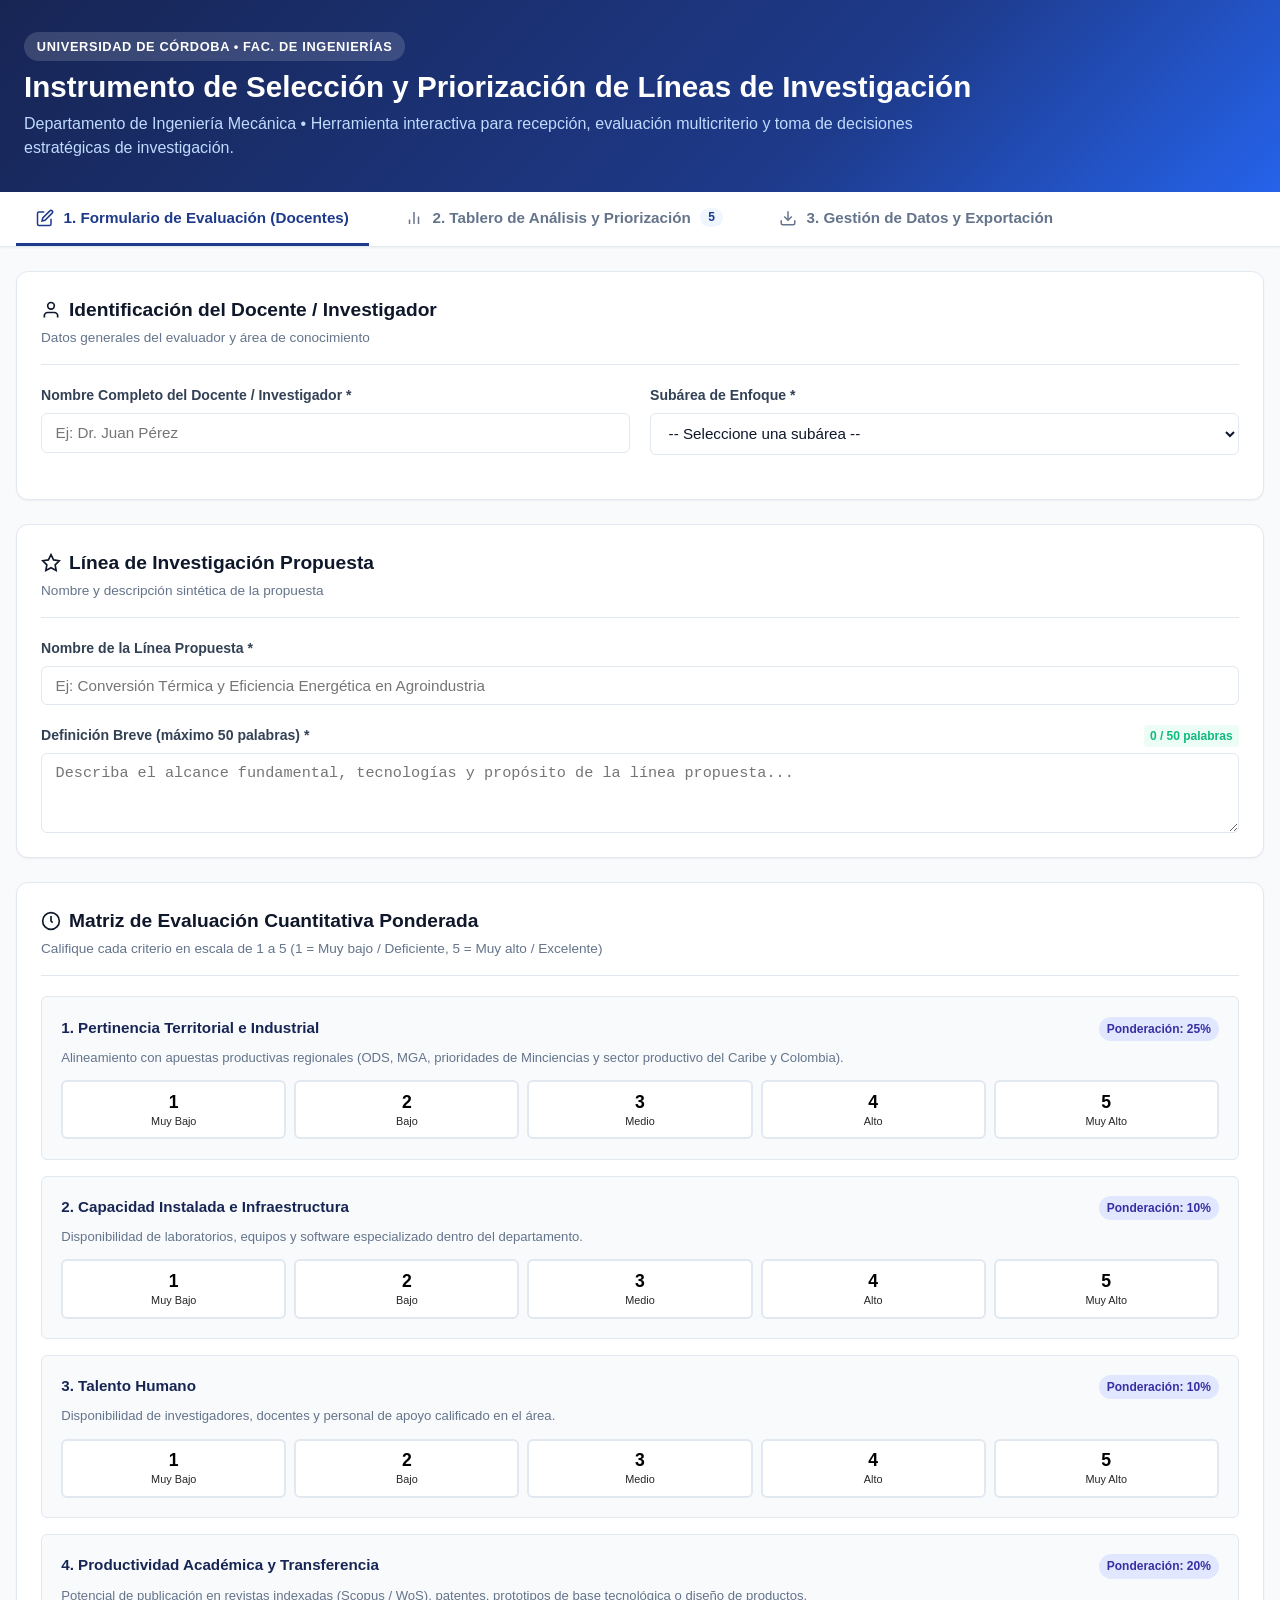
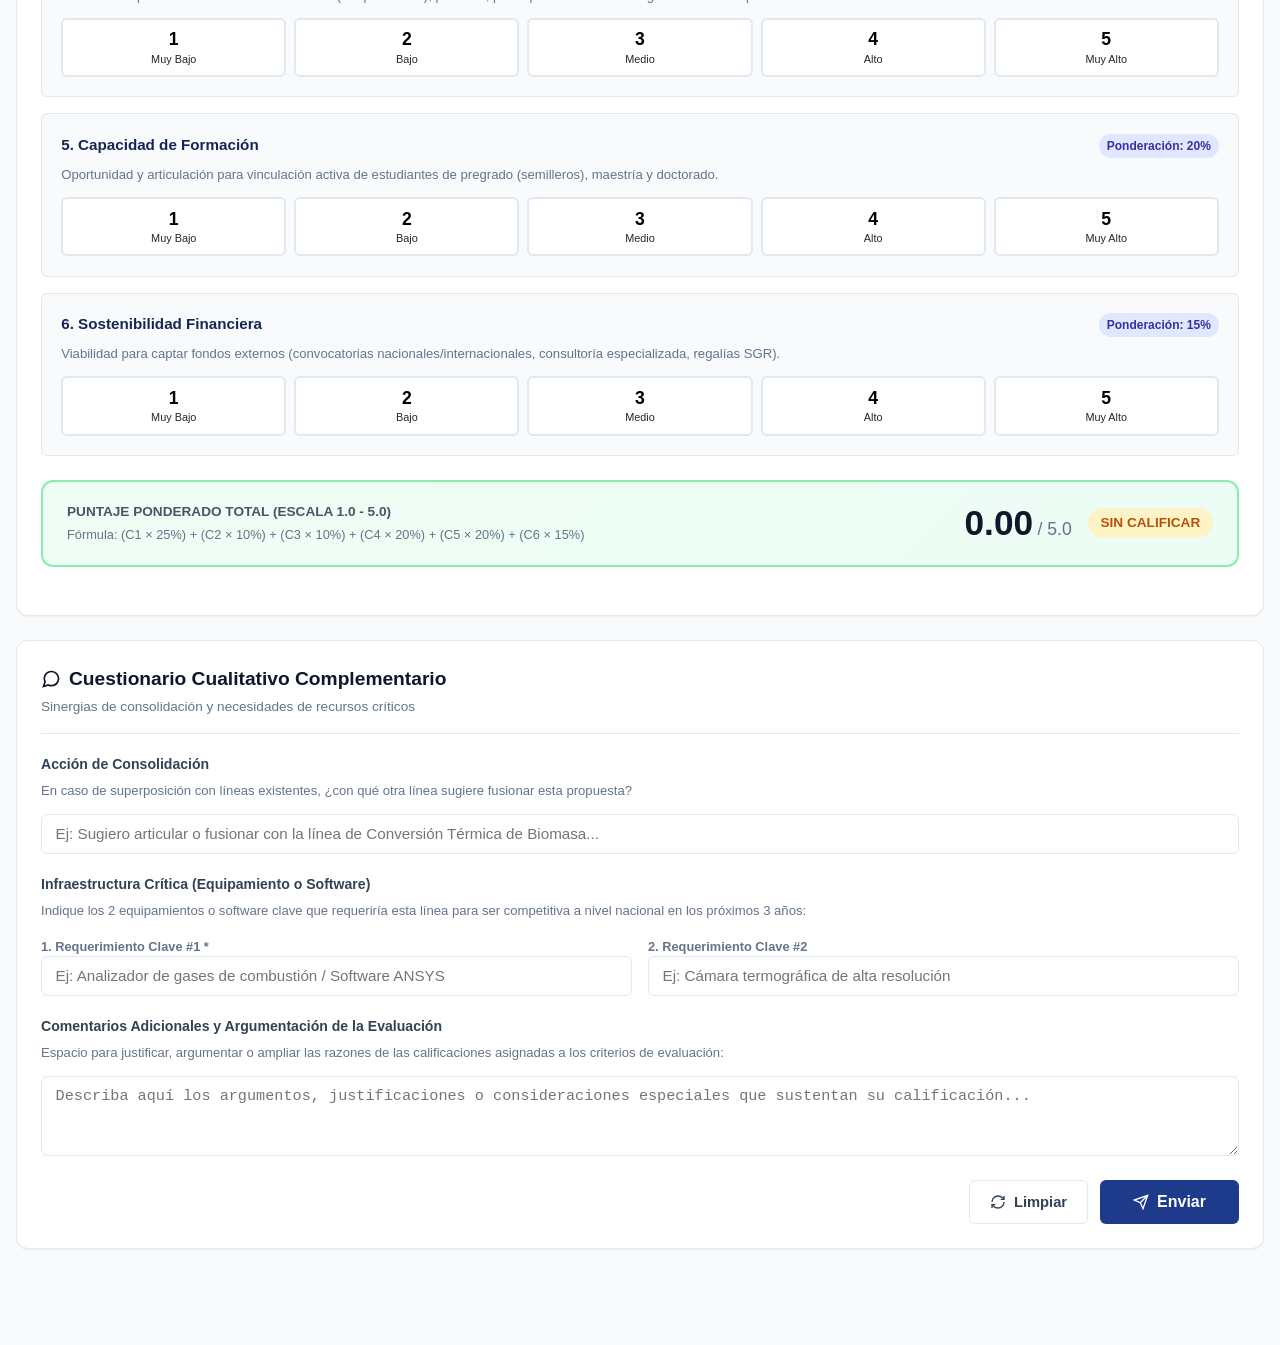
==== commit 9f5d10de: "Add files via upload" ====
--- a/index.html
+++ b/index.html
@@ -82,9 +82,9 @@
               <label class="form-label" for="subareaSelect">Subárea de Enfoque *</label>
               <select id="subareaSelect" class="form-select" onchange="toggleSubareaOtro()" required>
                 <option value="">-- Seleccione una subárea --</option>
-                <option value="Materiales y Manufactura">Materiales y Manufactura</option>
-                <option value="Termofluidos y Energía">Termofluidos y Energía</option>
-                <option value="Diseño y Mecatrónica">Diseño y Mecatrónica</option>
+                <option value="Diseño, automatización y control">Diseño, automatización y control</option>
+                <option value="Energía y eficiencia energética">Energía y eficiencia energética</option>
+                <option value="Materiales y procesos de manufactura">Materiales y procesos de manufactura</option>
                 <option value="Otra">Otra (especificar)</option>
               </select>
             </div>
@@ -159,10 +159,10 @@
           <div class="criterion-card" id="card-criterio-2">
             <div class="criterion-header">
               <span class="criterion-title">2. Capacidad Instalada e Infraestructura</span>
-              <span class="weight-badge">Ponderación: 20%</span>
+              <span class="weight-badge">Ponderación: 10%</span>
             </div>
             <p class="criterion-desc">
-              Disponibilidad de laboratorios, equipos, software especializado y talento humano calificado dentro del departamento.
+              Disponibilidad de laboratorios, equipos y software especializado dentro del departamento.
             </p>
             <div class="rating-scale-group" data-criterion="infraestructura">
               <button type="button" class="rating-btn" onclick="setRating('infraestructura', 1)"><span class="rating-num">1</span><span class="rating-label">Muy Bajo</span></button>
@@ -173,10 +173,28 @@
             </div>
           </div>
 
-          <!-- Criterio 3: Productividad -->
+          <!-- Criterio 3: Talento Humano -->
           <div class="criterion-card" id="card-criterio-3">
             <div class="criterion-header">
-              <span class="criterion-title">3. Productividad Académica y Transferencia</span>
+              <span class="criterion-title">3. Talento Humano</span>
+              <span class="weight-badge">Ponderación: 10%</span>
+            </div>
+            <p class="criterion-desc">
+              Disponibilidad de investigadores, docentes y personal de apoyo calificado en el área.
+            </p>
+            <div class="rating-scale-group" data-criterion="talento">
+              <button type="button" class="rating-btn" onclick="setRating('talento', 1)"><span class="rating-num">1</span><span class="rating-label">Muy Bajo</span></button>
+              <button type="button" class="rating-btn" onclick="setRating('talento', 2)"><span class="rating-num">2</span><span class="rating-label">Bajo</span></button>
+              <button type="button" class="rating-btn" onclick="setRating('talento', 3)"><span class="rating-num">3</span><span class="rating-label">Medio</span></button>
+              <button type="button" class="rating-btn" onclick="setRating('talento', 4)"><span class="rating-num">4</span><span class="rating-label">Alto</span></button>
+              <button type="button" class="rating-btn" onclick="setRating('talento', 5)"><span class="rating-num">5</span><span class="rating-label">Muy Alto</span></button>
+            </div>
+          </div>
+
+          <!-- Criterio 4: Productividad -->
+          <div class="criterion-card" id="card-criterio-4">
+            <div class="criterion-header">
+              <span class="criterion-title">4. Productividad Académica y Transferencia</span>
               <span class="weight-badge">Ponderación: 20%</span>
             </div>
             <p class="criterion-desc">
@@ -191,10 +209,10 @@
             </div>
           </div>
 
-          <!-- Criterio 4: Capacidad de Formación -->
-          <div class="criterion-card" id="card-criterio-4">
+          <!-- Criterio 5: Capacidad de Formación -->
+          <div class="criterion-card" id="card-criterio-5">
             <div class="criterion-header">
-              <span class="criterion-title">4. Capacidad de Formación</span>
+              <span class="criterion-title">5. Capacidad de Formación</span>
               <span class="weight-badge">Ponderación: 20%</span>
             </div>
             <p class="criterion-desc">
@@ -209,10 +227,10 @@
             </div>
           </div>
 
-          <!-- Criterio 5: Sostenibilidad Financiera -->
-          <div class="criterion-card" id="card-criterio-5">
+          <!-- Criterio 6: Sostenibilidad Financiera -->
+          <div class="criterion-card" id="card-criterio-6">
             <div class="criterion-header">
-              <span class="criterion-title">5. Sostenibilidad Financiera</span>
+              <span class="criterion-title">6. Sostenibilidad Financiera</span>
               <span class="weight-badge">Ponderación: 15%</span>
             </div>
             <p class="criterion-desc">
@@ -232,7 +250,7 @@
             <div>
               <div style="font-size: 0.85rem; font-weight: 700; color: #475569; text-transform: uppercase;">Puntaje Ponderado Total (Escala 1.0 - 5.0)</div>
               <div style="font-size: 0.8rem; color: #64748b; margin-top: 0.2rem;" id="scoreFormulaDesc">
-                Fórmula: (C1 × 25%) + (C2 × 20%) + (C3 × 20%) + (C4 × 20%) + (C5 × 15%)
+                Fórmula: (C1 × 25%) + (C2 × 10%) + (C3 × 10%) + (C4 × 20%) + (C5 × 20%) + (C6 × 15%)
               </div>
             </div>
             <div style="text-align: right; display: flex; align-items: center; gap: 1rem;">
@@ -385,9 +403,9 @@
           <span>Subárea:</span>
           <select id="filterSubarea" class="form-select" style="width: 200px; padding: 0.4rem 0.6rem;" onchange="renderTableAndCharts()">
             <option value="ALL">Todas las subáreas</option>
-            <option value="Materiales y Manufactura">Materiales y Manufactura</option>
-            <option value="Termofluidos y Energía">Termofluidos y Energía</option>
-            <option value="Diseño y Mecatrónica">Diseño y Mecatrónica</option>
+            <option value="Diseño, automatización y control">Diseño, automatización y control</option>
+            <option value="Energía y eficiencia energética">Energía y eficiencia energética</option>
+            <option value="Materiales y procesos de manufactura">Materiales y procesos de manufactura</option>
             <option value="Otra">Otras subáreas</option>
           </select>
         </div>
@@ -426,7 +444,8 @@
                 <th>Docente / Proponente</th>
                 <th>Subárea</th>
                 <th style="text-align: center;" title="Pertinencia Territorial e Industrial (25%)">Pert. (25%)</th>
-                <th style="text-align: center;" title="Capacidad Instalada e Infraestructura (20%)">Infra. (20%)</th>
+                <th style="text-align: center;" title="Capacidad Instalada e Infraestructura (10%)">Infra. (10%)</th>
+                <th style="text-align: center;" title="Talento Humano (10%)">Talento (10%)</th>
                 <th style="text-align: center;" title="Productividad Académica y Transferencia (20%)">Prod. (20%)</th>
                 <th style="text-align: center;" title="Capacidad de Formación (20%)">Form. (20%)</th>
                 <th style="text-align: center;" title="Sostenibilidad Financiera (15%)">Sost. (15%)</th>
